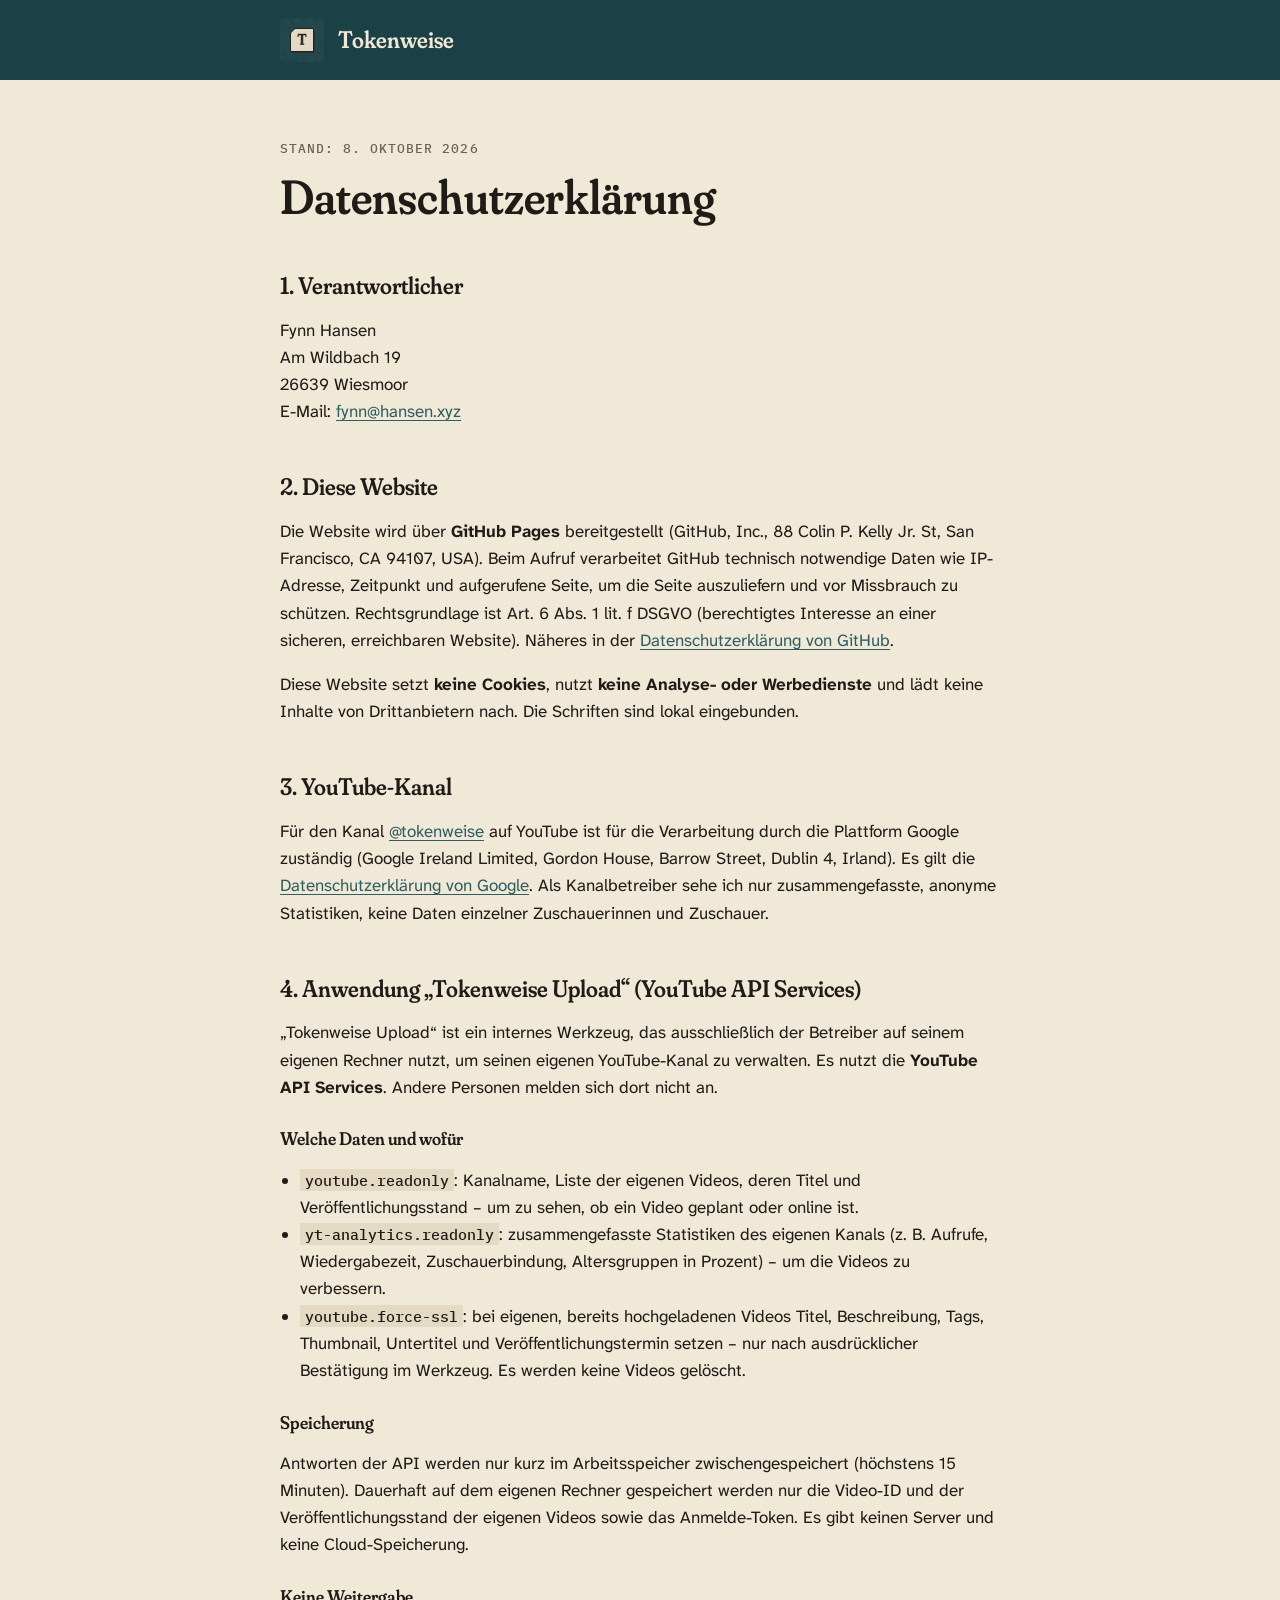
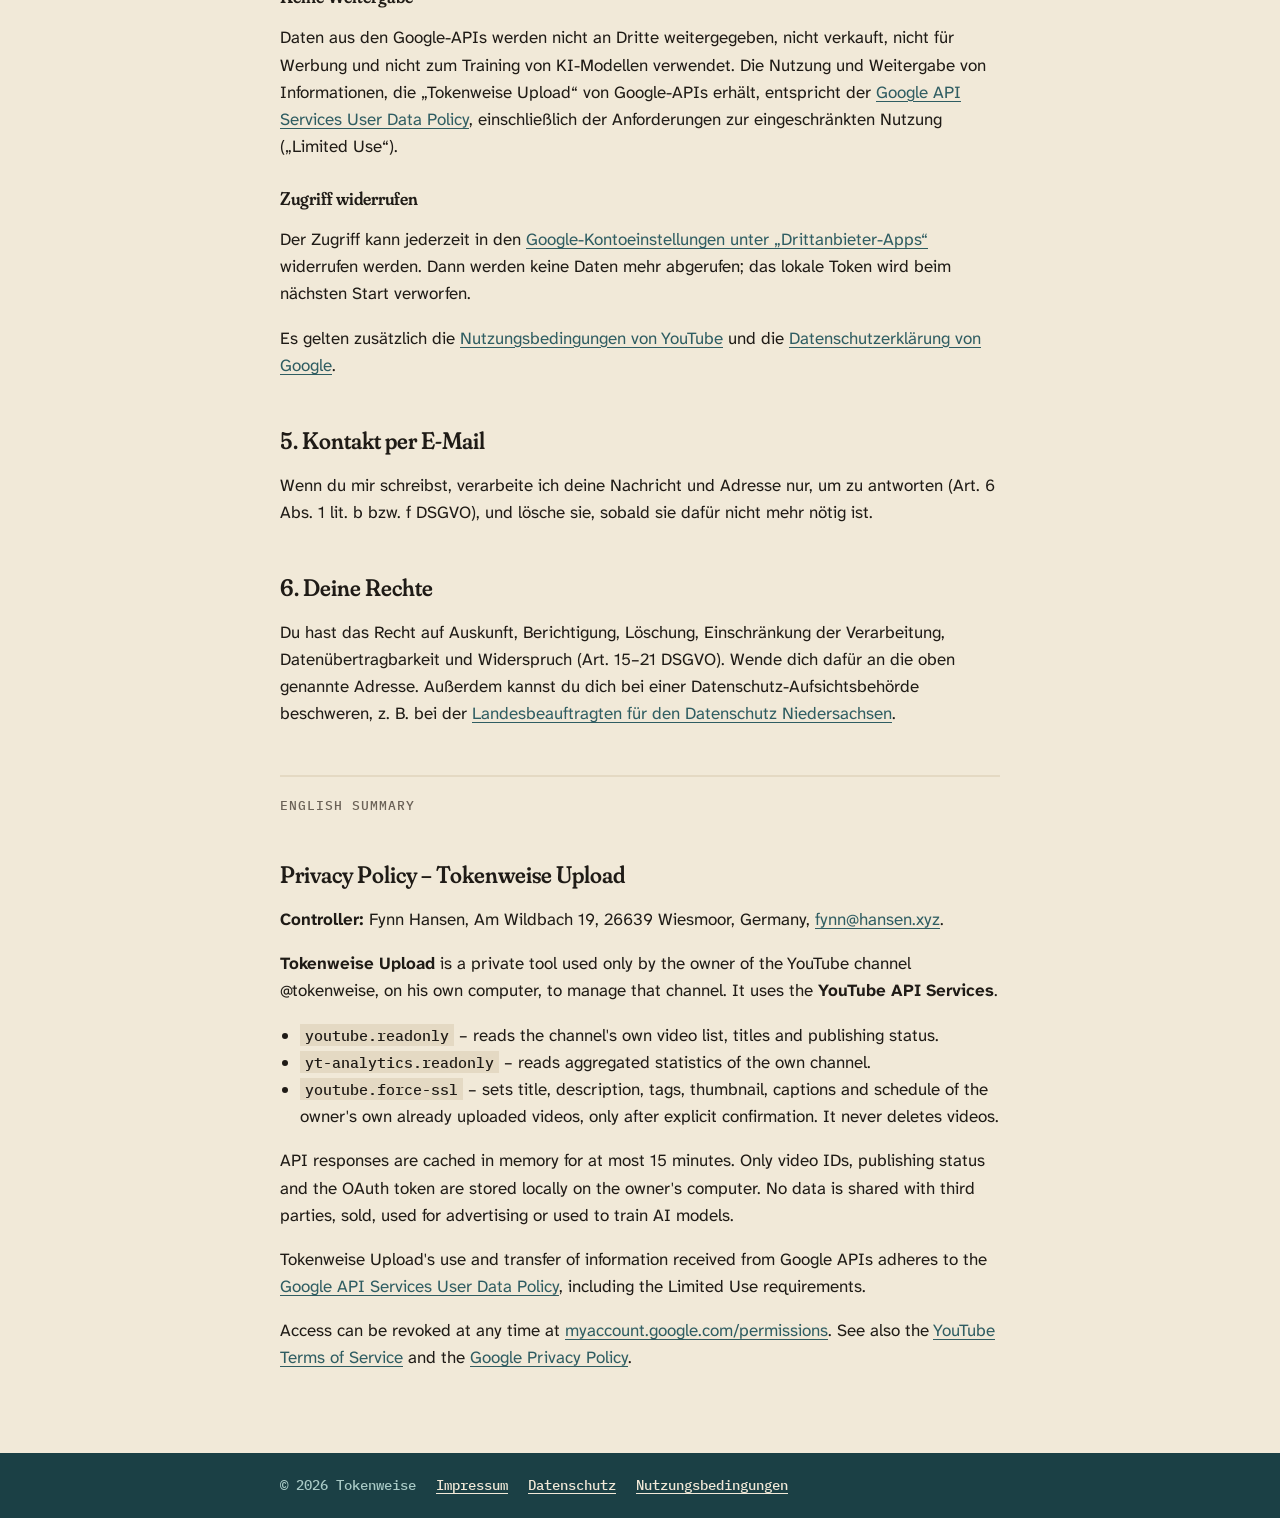
==== datenschutz.html @ 2ccfae19 "Website Tokenweise: Startseite, Datenschutz, Nutzungsbedingungen, Impressum" ====
<!doctype html>
<html lang="de">
<head>
<meta charset="utf-8">
<meta name="viewport" content="width=device-width, initial-scale=1">
<title>Datenschutz – Tokenweise</title>
<link rel="icon" href="favicon.png">
<link rel="stylesheet" href="style.css">
</head>
<body>
<header class="kopf"><div class="innen"><img src="bilder/logo-240.png" alt=""><a href="./">Tokenweise</a></div></header>
<main class="innen">
  <p class="marke">Stand: 8. Oktober 2026</p>
  <h1>Datenschutzerklärung</h1>

  <h2>1. Verantwortlicher</h2>
  <p>Fynn Hansen<br>Am Wildbach 19<br>26639 Wiesmoor<br>E-Mail: <a href="mailto:fynn@hansen.xyz">fynn@hansen.xyz</a></p>

  <h2>2. Diese Website</h2>
  <p>Die Website wird über <strong>GitHub Pages</strong> bereitgestellt (GitHub, Inc., 88 Colin P. Kelly Jr. St, San Francisco, CA 94107, USA). Beim Aufruf verarbeitet GitHub technisch notwendige Daten wie IP-Adresse, Zeitpunkt und aufgerufene Seite, um die Seite auszuliefern und vor Missbrauch zu schützen. Rechtsgrundlage ist Art. 6 Abs. 1 lit. f DSGVO (berechtigtes Interesse an einer sicheren, erreichbaren Website). Näheres in der <a href="https://docs.github.com/de/site-policy/privacy-policies/github-general-privacy-statement">Datenschutzerklärung von GitHub</a>.</p>
  <p>Diese Website setzt <strong>keine Cookies</strong>, nutzt <strong>keine Analyse- oder Werbedienste</strong> und lädt keine Inhalte von Drittanbietern nach. Die Schriften sind lokal eingebunden.</p>

  <h2>3. YouTube-Kanal</h2>
  <p>Für den Kanal <a href="https://www.youtube.com/@tokenweise">@tokenweise</a> auf YouTube ist für die Verarbeitung durch die Plattform Google zuständig (Google Ireland Limited, Gordon House, Barrow Street, Dublin 4, Irland). Es gilt die <a href="https://policies.google.com/privacy">Datenschutzerklärung von Google</a>. Als Kanalbetreiber sehe ich nur zusammengefasste, anonyme Statistiken, keine Daten einzelner Zuschauerinnen und Zuschauer.</p>

  <h2>4. Anwendung „Tokenweise Upload“ (YouTube API Services)</h2>
  <p>„Tokenweise Upload“ ist ein internes Werkzeug, das ausschließlich der Betreiber auf seinem eigenen Rechner nutzt, um seinen eigenen YouTube-Kanal zu verwalten. Es nutzt die <strong>YouTube API Services</strong>. Andere Personen melden sich dort nicht an.</p>
  <h3>Welche Daten und wofür</h3>
  <ul>
    <li><code>youtube.readonly</code>: Kanalname, Liste der eigenen Videos, deren Titel und Veröffentlichungsstand – um zu sehen, ob ein Video geplant oder online ist.</li>
    <li><code>yt-analytics.readonly</code>: zusammengefasste Statistiken des eigenen Kanals (z. B. Aufrufe, Wiedergabezeit, Zuschauerbindung, Altersgruppen in Prozent) – um die Videos zu verbessern.</li>
    <li><code>youtube.force-ssl</code>: bei eigenen, bereits hochgeladenen Videos Titel, Beschreibung, Tags, Thumbnail, Untertitel und Veröffentlichungstermin setzen – nur nach ausdrücklicher Bestätigung im Werkzeug. Es werden keine Videos gelöscht.</li>
  </ul>
  <h3>Speicherung</h3>
  <p>Antworten der API werden nur kurz im Arbeitsspeicher zwischengespeichert (höchstens 15 Minuten). Dauerhaft auf dem eigenen Rechner gespeichert werden nur die Video-ID und der Veröffentlichungsstand der eigenen Videos sowie das Anmelde-Token. Es gibt keinen Server und keine Cloud-Speicherung.</p>
  <h3>Keine Weitergabe</h3>
  <p>Daten aus den Google-APIs werden nicht an Dritte weitergegeben, nicht verkauft, nicht für Werbung und nicht zum Training von KI-Modellen verwendet. Die Nutzung und Weitergabe von Informationen, die „Tokenweise Upload“ von Google-APIs erhält, entspricht der <a href="https://developers.google.com/terms/api-services-user-data-policy">Google API Services User Data Policy</a>, einschließlich der Anforderungen zur eingeschränkten Nutzung („Limited Use“).</p>
  <h3>Zugriff widerrufen</h3>
  <p>Der Zugriff kann jederzeit in den <a href="https://myaccount.google.com/permissions">Google-Kontoeinstellungen unter „Drittanbieter-Apps“</a> widerrufen werden. Dann werden keine Daten mehr abgerufen; das lokale Token wird beim nächsten Start verworfen.</p>
  <p>Es gelten zusätzlich die <a href="https://www.youtube.com/t/terms">Nutzungsbedingungen von YouTube</a> und die <a href="https://policies.google.com/privacy">Datenschutzerklärung von Google</a>.</p>

  <h2>5. Kontakt per E-Mail</h2>
  <p>Wenn du mir schreibst, verarbeite ich deine Nachricht und Adresse nur, um zu antworten (Art. 6 Abs. 1 lit. b bzw. f DSGVO), und lösche sie, sobald sie dafür nicht mehr nötig ist.</p>

  <h2>6. Deine Rechte</h2>
  <p>Du hast das Recht auf Auskunft, Berichtigung, Löschung, Einschränkung der Verarbeitung, Datenübertragbarkeit und Widerspruch (Art. 15–21 DSGVO). Wende dich dafür an die oben genannte Adresse. Außerdem kannst du dich bei einer Datenschutz-Aufsichtsbehörde beschweren, z. B. bei der <a href="https://www.lfd.niedersachsen.de">Landesbeauftragten für den Datenschutz Niedersachsen</a>.</p>

  <div class="en" id="english">
    <p class="marke">English summary</p>
    <h2>Privacy Policy – Tokenweise Upload</h2>
    <p><strong>Controller:</strong> Fynn Hansen, Am Wildbach 19, 26639 Wiesmoor, Germany, <a href="mailto:fynn@hansen.xyz">fynn@hansen.xyz</a>.</p>
    <p><strong>Tokenweise Upload</strong> is a private tool used only by the owner of the YouTube channel @tokenweise, on his own computer, to manage that channel. It uses the <strong>YouTube API Services</strong>.</p>
    <ul>
      <li><code>youtube.readonly</code> – reads the channel's own video list, titles and publishing status.</li>
      <li><code>yt-analytics.readonly</code> – reads aggregated statistics of the own channel.</li>
      <li><code>youtube.force-ssl</code> – sets title, description, tags, thumbnail, captions and schedule of the owner's own already uploaded videos, only after explicit confirmation. It never deletes videos.</li>
    </ul>
    <p>API responses are cached in memory for at most 15 minutes. Only video IDs, publishing status and the OAuth token are stored locally on the owner's computer. No data is shared with third parties, sold, used for advertising or used to train AI models.</p>
    <p>Tokenweise Upload's use and transfer of information received from Google APIs adheres to the <a href="https://developers.google.com/terms/api-services-user-data-policy">Google API Services User Data Policy</a>, including the Limited Use requirements.</p>
    <p>Access can be revoked at any time at <a href="https://myaccount.google.com/permissions">myaccount.google.com/permissions</a>. See also the <a href="https://www.youtube.com/t/terms">YouTube Terms of Service</a> and the <a href="https://policies.google.com/privacy">Google Privacy Policy</a>.</p>
  </div>
</main>
<footer class="fuss"><div class="innen">
  <span>© 2026 Tokenweise</span>
  <a href="impressum.html">Impressum</a>
  <a href="datenschutz.html">Datenschutz</a>
  <a href="nutzungsbedingungen.html">Nutzungsbedingungen</a>
</div></footer>
</body>
</html>
---- style.css ----
/* Tokenweise – statische Website (GitHub Pages). Farben und Schriften wie packages/tokens. */
@font-face { font-family: 'Fraunces Tokenweise'; src: url('fonts/fraunces-full.woff2') format('woff2'); font-weight: 100 900; font-display: swap; }
@font-face { font-family: 'Atkinson Hyperlegible Next'; src: url('fonts/atkinson-next-wght.woff2') format('woff2'); font-weight: 200 800; font-display: swap; }
@font-face { font-family: 'IBM Plex Mono'; src: url('fonts/ibm-plex-mono-500.woff2') format('woff2'); font-weight: 500; font-display: swap; }

:root {
  --papier: #F1E9D8; --karton: #E4D9C3; --tinte: #1F1B16; --stein: #6B6257;
  --petrol900: #1B4045; --petrol700: #2F5D62; --petrol300: #A9CAC6; --ziegel: #B5443A;
  --display: 'Fraunces Tokenweise', Georgia, serif;
  --text: 'Atkinson Hyperlegible Next', system-ui, sans-serif;
  --mono: 'IBM Plex Mono', ui-monospace, monospace;
}

* { box-sizing: border-box; }
html { background: var(--papier); color: var(--tinte); }
body { margin: 0; font: 400 1.0625rem/1.6 var(--text); min-height: 100vh; display: flex; flex-direction: column; }
main { flex: 1; width: 100%; }
a { color: var(--petrol700); text-underline-offset: 3px; }
a:hover { color: var(--ziegel); }

.kopf { background: var(--petrol900); color: var(--papier); }
.kopf .innen { display: flex; align-items: center; gap: 14px; padding-block: 18px; }
.kopf img { width: 44px; height: 44px; border-radius: 4px; }
.kopf a { color: var(--papier); text-decoration: none; font: 560 1.5rem/1 var(--display); font-variation-settings: 'opsz' 144, 'SOFT' 100; }
.innen { max-width: 760px; margin: 0 auto; padding-inline: 20px; }

main { padding-block: 48px 64px; }
h1, h2, h3 { font-family: var(--display); font-weight: 560; font-variation-settings: 'opsz' 144, 'SOFT' 100; line-height: 1.15; }
h1 { font-size: clamp(2rem, 6vw, 3rem); margin: 0 0 .4em; }
h2 { font-size: 1.5rem; margin: 2em 0 .5em; }
h3 { font-size: 1.15rem; margin: 1.5em 0 .3em; }
.marke { font: 500 .8rem/1.2 var(--mono); letter-spacing: .08em; text-transform: uppercase; color: var(--stein); }
.lead { font-size: 1.25rem; }

/* Token-Kachel: Rechteck mit abgeschrägter Ecke oben links */
.kachel { background: var(--tinte); padding: 3px; margin: 24px 0; clip-path: polygon(22px 0, 100% 0, 100% 100%, 0 100%, 0 22px); }
.kachel > div { background: var(--karton); padding: 18px 20px; clip-path: polygon(20.8px 0, 100% 0, 100% 100%, 0 100%, 0 20.8px); }
.kachel p:first-child { margin-top: 0; } .kachel p:last-child { margin-bottom: 0; }
.knopf { display: inline-block; background: var(--petrol900); color: var(--papier); padding: 12px 20px; text-decoration: none;
  font: 500 .9rem/1 var(--mono); letter-spacing: .06em; text-transform: uppercase;
  clip-path: polygon(10px 0, 100% 0, 100% 100%, 0 100%, 0 10px); }
.knopf:hover { background: var(--ziegel); color: var(--papier); }
code { font-family: var(--mono); font-size: .9em; background: var(--karton); padding: 1px 5px; overflow-wrap: anywhere; }
ul { padding-left: 1.2em; }
.en { border-top: 2px solid var(--karton); margin-top: 48px; padding-top: 8px; }

.fuss { background: var(--petrol900); color: var(--petrol300); font: 500 .85rem/1.6 var(--mono); }
.fuss .innen { display: flex; flex-wrap: wrap; gap: 8px 20px; padding-block: 22px; }
.fuss a { color: var(--papier); }
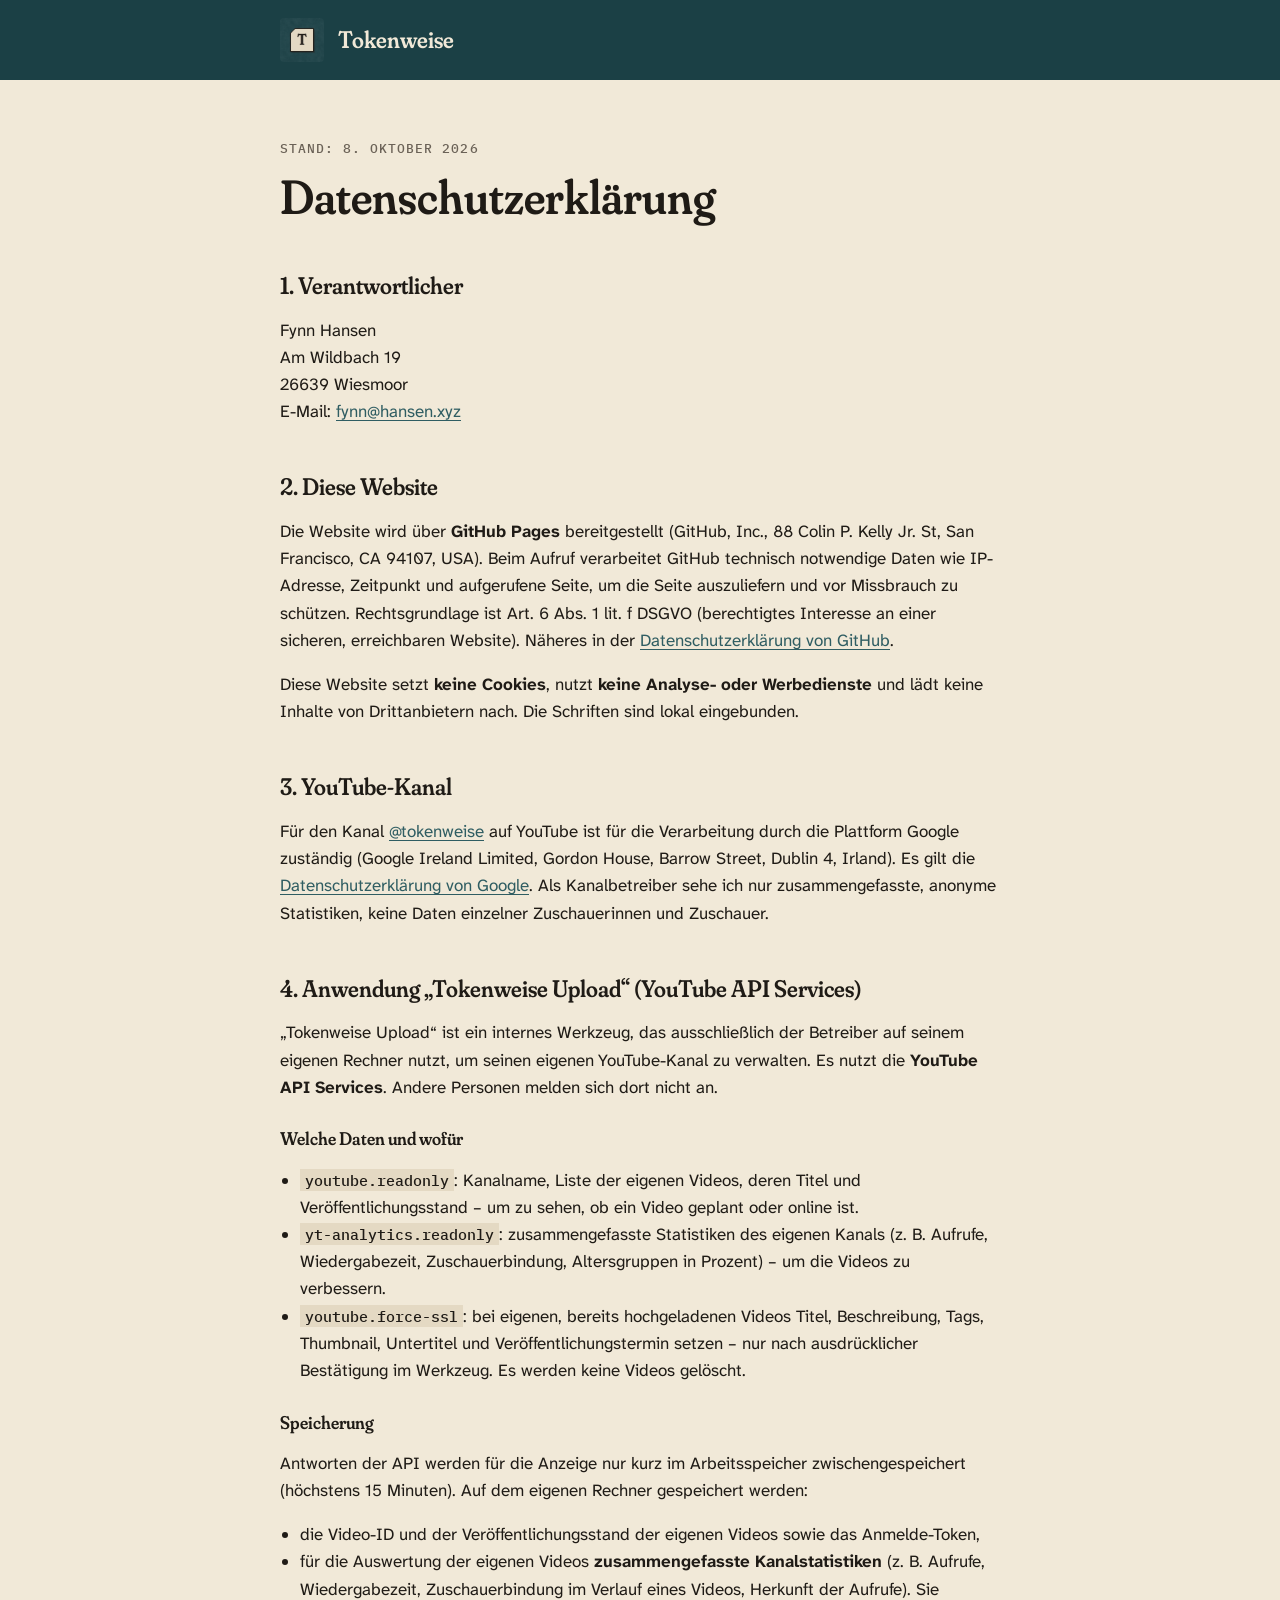
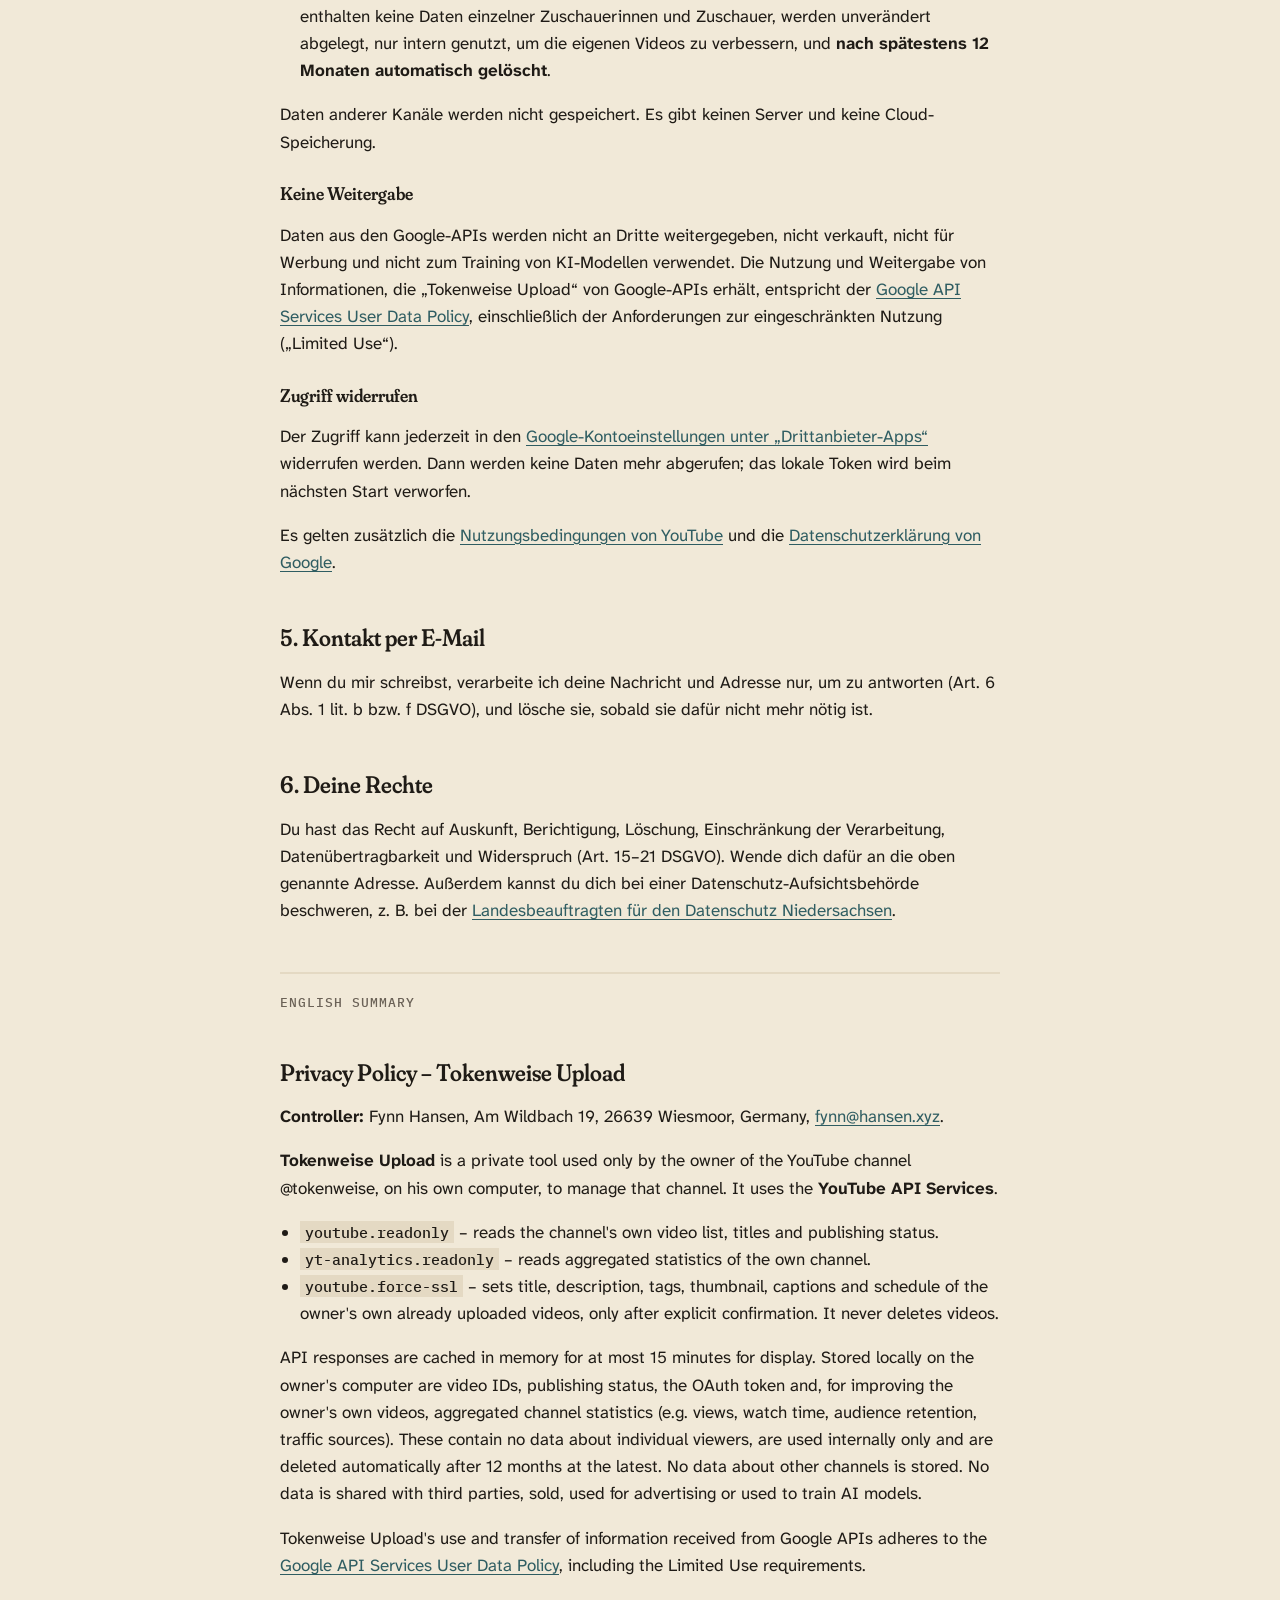
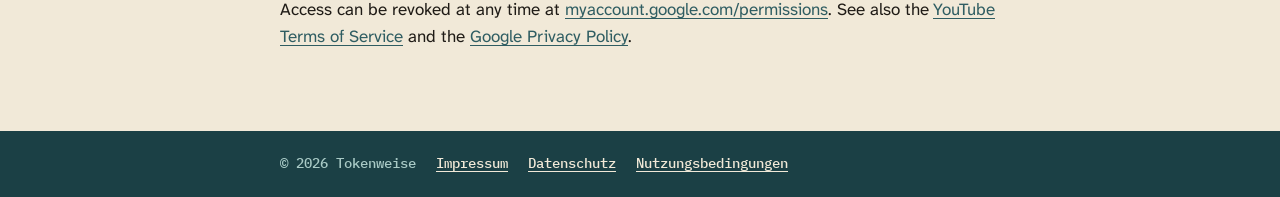
==== commit f3e7ed81: "Datenschutz: Speicherung zusammengefasster Kanalstatistiken, Löschfrist 12 Monate" ====
--- a/datenschutz.html
+++ b/datenschutz.html
@@ -32,7 +32,12 @@
     <li><code>youtube.force-ssl</code>: bei eigenen, bereits hochgeladenen Videos Titel, Beschreibung, Tags, Thumbnail, Untertitel und Veröffentlichungstermin setzen – nur nach ausdrücklicher Bestätigung im Werkzeug. Es werden keine Videos gelöscht.</li>
   </ul>
   <h3>Speicherung</h3>
-  <p>Antworten der API werden nur kurz im Arbeitsspeicher zwischengespeichert (höchstens 15 Minuten). Dauerhaft auf dem eigenen Rechner gespeichert werden nur die Video-ID und der Veröffentlichungsstand der eigenen Videos sowie das Anmelde-Token. Es gibt keinen Server und keine Cloud-Speicherung.</p>
+  <p>Antworten der API werden für die Anzeige nur kurz im Arbeitsspeicher zwischengespeichert (höchstens 15 Minuten). Auf dem eigenen Rechner gespeichert werden:</p>
+  <ul>
+    <li>die Video-ID und der Veröffentlichungsstand der eigenen Videos sowie das Anmelde-Token,</li>
+    <li>für die Auswertung der eigenen Videos <strong>zusammengefasste Kanalstatistiken</strong> (z. B. Aufrufe, Wiedergabezeit, Zuschauerbindung im Verlauf eines Videos, Herkunft der Aufrufe). Sie enthalten keine Daten einzelner Zuschauerinnen und Zuschauer, werden unverändert abgelegt, nur intern genutzt, um die eigenen Videos zu verbessern, und <strong>nach spätestens 12 Monaten automatisch gelöscht</strong>.</li>
+  </ul>
+  <p>Daten anderer Kanäle werden nicht gespeichert. Es gibt keinen Server und keine Cloud-Speicherung.</p>
   <h3>Keine Weitergabe</h3>
   <p>Daten aus den Google-APIs werden nicht an Dritte weitergegeben, nicht verkauft, nicht für Werbung und nicht zum Training von KI-Modellen verwendet. Die Nutzung und Weitergabe von Informationen, die „Tokenweise Upload“ von Google-APIs erhält, entspricht der <a href="https://developers.google.com/terms/api-services-user-data-policy">Google API Services User Data Policy</a>, einschließlich der Anforderungen zur eingeschränkten Nutzung („Limited Use“).</p>
   <h3>Zugriff widerrufen</h3>
@@ -55,7 +60,7 @@
       <li><code>yt-analytics.readonly</code> – reads aggregated statistics of the own channel.</li>
       <li><code>youtube.force-ssl</code> – sets title, description, tags, thumbnail, captions and schedule of the owner's own already uploaded videos, only after explicit confirmation. It never deletes videos.</li>
     </ul>
-    <p>API responses are cached in memory for at most 15 minutes. Only video IDs, publishing status and the OAuth token are stored locally on the owner's computer. No data is shared with third parties, sold, used for advertising or used to train AI models.</p>
+    <p>API responses are cached in memory for at most 15 minutes for display. Stored locally on the owner's computer are video IDs, publishing status, the OAuth token and, for improving the owner's own videos, aggregated channel statistics (e.g. views, watch time, audience retention, traffic sources). These contain no data about individual viewers, are used internally only and are deleted automatically after 12 months at the latest. No data about other channels is stored. No data is shared with third parties, sold, used for advertising or used to train AI models.</p>
     <p>Tokenweise Upload's use and transfer of information received from Google APIs adheres to the <a href="https://developers.google.com/terms/api-services-user-data-policy">Google API Services User Data Policy</a>, including the Limited Use requirements.</p>
     <p>Access can be revoked at any time at <a href="https://myaccount.google.com/permissions">myaccount.google.com/permissions</a>. See also the <a href="https://www.youtube.com/t/terms">YouTube Terms of Service</a> and the <a href="https://policies.google.com/privacy">Google Privacy Policy</a>.</p>
   </div>
